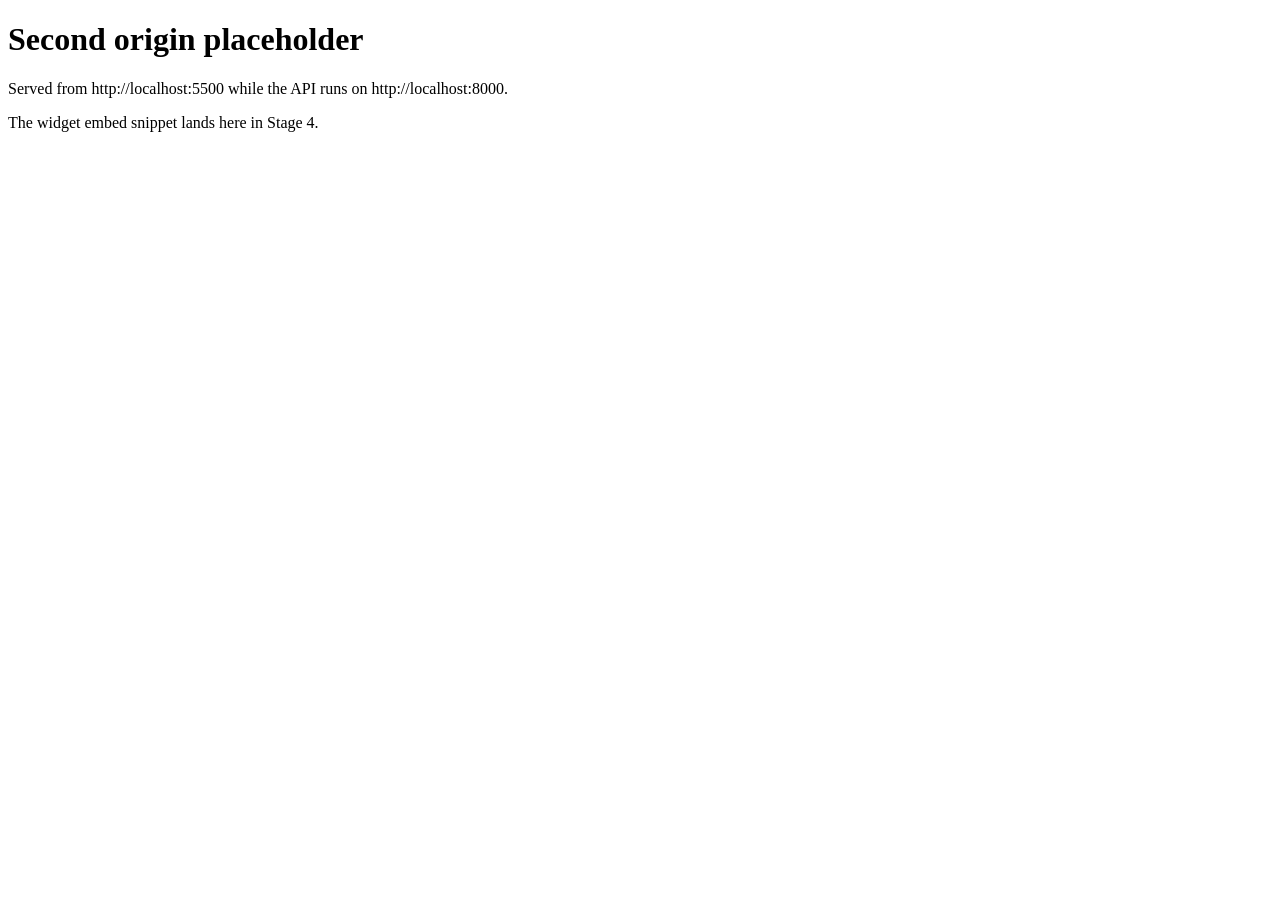
==== testsite/index.html @ 1a6a576c "Stage 2: migrations, repositories and seed" ====
<!doctype html>
<html lang="en">
<head>
  <meta charset="utf-8">
  <meta name="viewport" content="width=device-width, initial-scale=1">
  <title>Customer site (second origin)</title>
</head>
<body>
  <h1>Second origin placeholder</h1>
  <p>Served from http://localhost:5500 while the API runs on http://localhost:8000.</p>
  <p>The widget embed snippet lands here in Stage 4.</p>
</body>
</html>
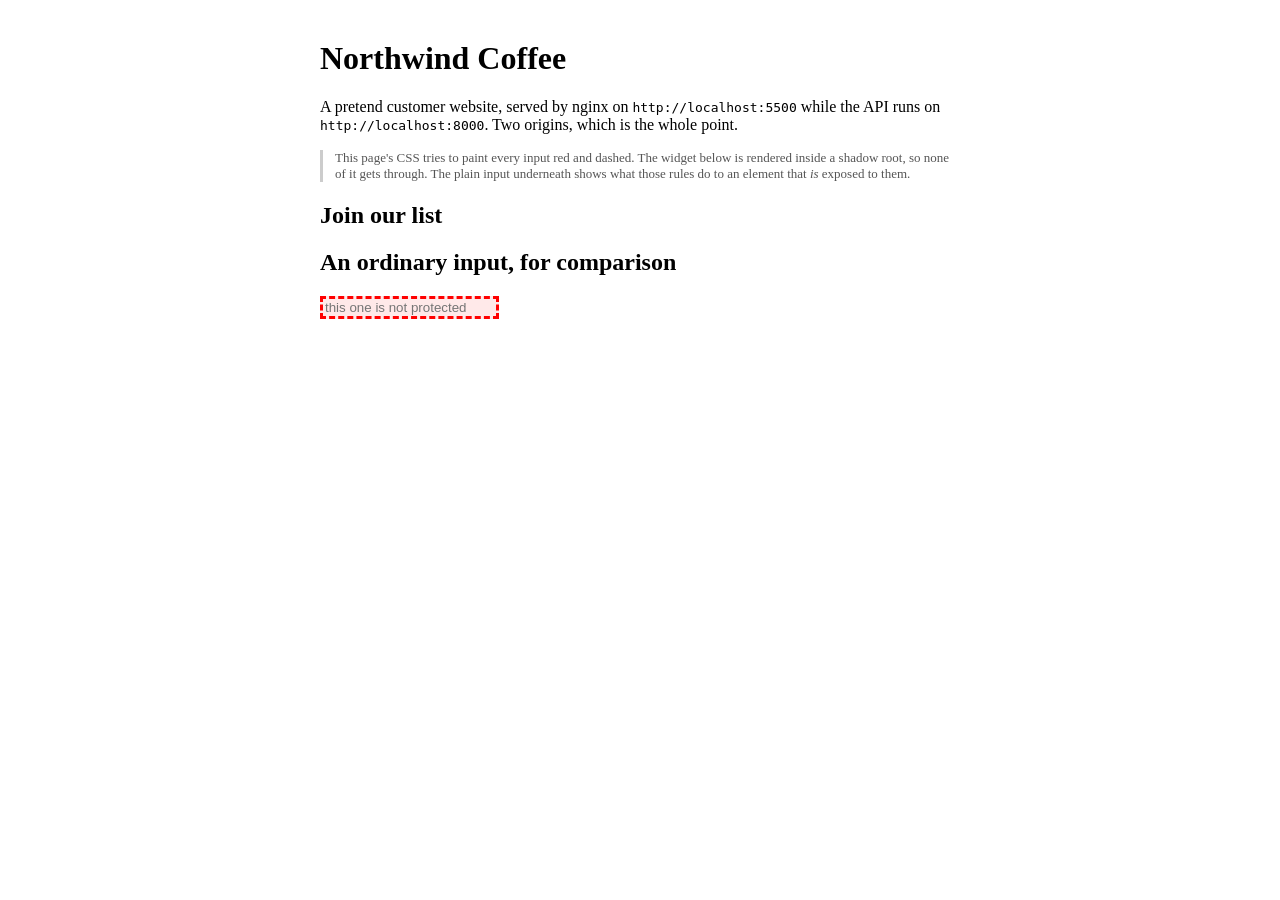
==== commit 48efc0fe: "Stage 4: cached widget delivery on a versioned bundle" ====
--- a/testsite/index.html
+++ b/testsite/index.html
@@ -3,11 +3,31 @@
 <head>
   <meta charset="utf-8">
   <meta name="viewport" content="width=device-width, initial-scale=1">
-  <title>Customer site (second origin)</title>
+  <title>Northwind Coffee — customer site</title>
+  <style>
+    body { font-family: Georgia, serif; margin: 40px auto; max-width: 640px; padding: 0 20px; }
+    .note { font-size: 13px; color: #555; border-left: 3px solid #ccc; padding-left: 12px; }
+
+    /* Deliberately hostile: if the widget were not in a shadow root, these
+       rules would repaint every input and button inside it. */
+    input, textarea, select { background: #ffe9e9 !important; border: 3px dashed red !important; }
+    button { background: red !important; color: yellow !important; text-transform: uppercase !important; }
+  </style>
 </head>
 <body>
-  <h1>Second origin placeholder</h1>
-  <p>Served from http://localhost:5500 while the API runs on http://localhost:8000.</p>
-  <p>The widget embed snippet lands here in Stage 4.</p>
+  <h1>Northwind Coffee</h1>
+  <p>A pretend customer website, served by nginx on <code>http://localhost:5500</code> while the API
+     runs on <code>http://localhost:8000</code>. Two origins, which is the whole point.</p>
+
+  <p class="note">This page's CSS tries to paint every input red and dashed. The widget below is
+     rendered inside a shadow root, so none of it gets through. The plain input underneath shows
+     what those rules do to an element that <em>is</em> exposed to them.</p>
+
+  <h2>Join our list</h2>
+  <!-- The one line a customer pastes. Nothing else on this page knows about the platform. -->
+  <script src="http://localhost:8000/widget.js?id=wgt_demo_signup" async></script>
+
+  <h2>An ordinary input, for comparison</h2>
+  <input type="text" placeholder="this one is not protected">
 </body>
 </html>
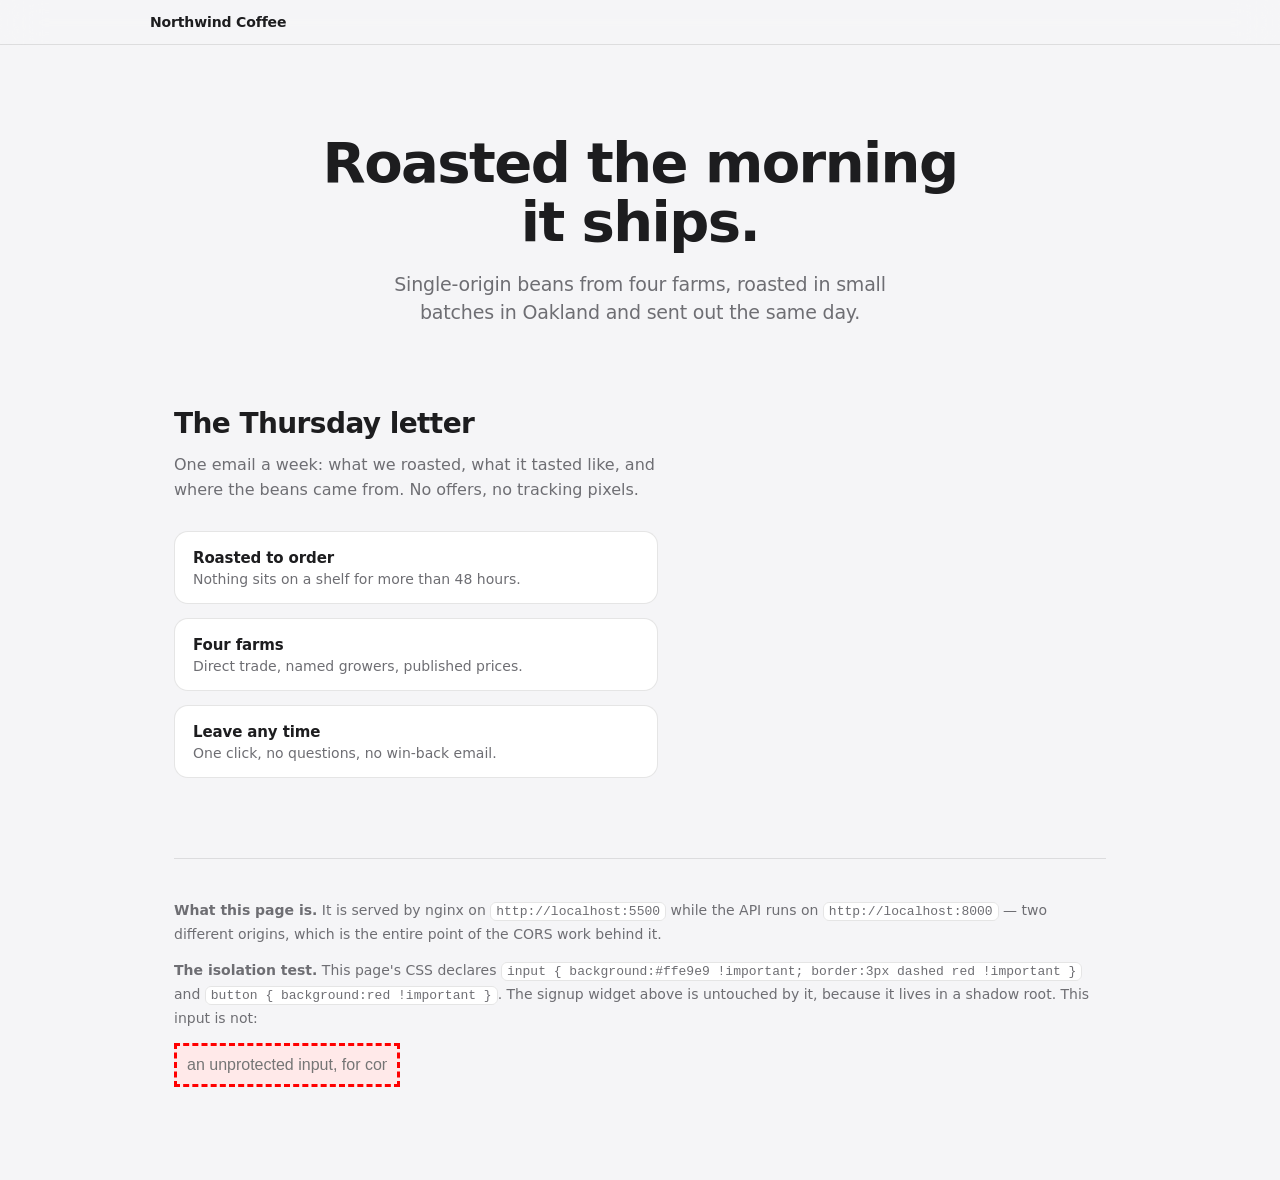
==== commit f4070bca: "Stage 4b: premium widget UI in a shadow root" ====
--- a/testsite/index.html
+++ b/testsite/index.html
@@ -3,31 +3,121 @@
 <head>
   <meta charset="utf-8">
   <meta name="viewport" content="width=device-width, initial-scale=1">
-  <title>Northwind Coffee — customer site</title>
+  <title>Northwind Coffee</title>
   <style>
-    body { font-family: Georgia, serif; margin: 40px auto; max-width: 640px; padding: 0 20px; }
-    .note { font-size: 13px; color: #555; border-left: 3px solid #ccc; padding-left: 12px; }
+    /* This is a pretend customer's website. It has its own look and knows
+       nothing about the platform beyond one <script> tag. */
+    :root {
+      --font: -apple-system, BlinkMacSystemFont, "SF Pro Display", "Segoe UI", Inter, system-ui, sans-serif;
+      --bg: #f5f5f7; --surface: #fff; --text: #1d1d1f; --text-2: #6e6e73;
+      --border: rgba(0,0,0,.10); --accent: #7a4a2b;
+    }
+    @media (prefers-color-scheme: dark) {
+      :root {
+        --bg: #000; --surface: #1c1c1e; --text: #f5f5f7; --text-2: #98989d;
+        --border: rgba(255,255,255,.12); --accent: #d9a37a;
+      }
+    }
 
-    /* Deliberately hostile: if the widget were not in a shadow root, these
-       rules would repaint every input and button inside it. */
-    input, textarea, select { background: #ffe9e9 !important; border: 3px dashed red !important; }
+    * { box-sizing: border-box; margin: 0; }
+    body {
+      font-family: var(--font); background: var(--bg); color: var(--text);
+      -webkit-font-smoothing: antialiased;
+    }
+    .bar {
+      position: sticky; top: 0; z-index: 10;
+      backdrop-filter: saturate(180%) blur(20px);
+      -webkit-backdrop-filter: saturate(180%) blur(20px);
+      background: color-mix(in srgb, var(--bg) 72%, transparent);
+      border-bottom: 1px solid var(--border);
+      padding: 14px 24px; font-size: 14px; font-weight: 600; letter-spacing: -.01em;
+    }
+    .wrap { max-width: 980px; margin: 0 auto; padding: 0 24px; }
+    .hero { padding: 88px 0 56px; text-align: center; }
+    .hero h1 {
+      font-size: 56px; font-weight: 600; line-height: 1.06; letter-spacing: -.028em;
+    }
+    .hero p {
+      margin: 18px auto 0; max-width: 560px;
+      font-size: 19px; line-height: 1.5; letter-spacing: -.01em; color: var(--text-2);
+    }
+    .split {
+      display: grid; grid-template-columns: 1fr 400px; gap: 48px; align-items: start;
+      padding: 24px 0 80px;
+    }
+    @media (max-width: 860px) { .split { grid-template-columns: 1fr; } .hero h1 { font-size: 40px; } }
+    h2 { font-size: 28px; font-weight: 600; letter-spacing: -.021em; }
+    .lede { margin-top: 12px; font-size: 16px; line-height: 1.6; color: var(--text-2); }
+    .facts { margin-top: 28px; display: grid; gap: 14px; }
+    .fact {
+      background: var(--surface); border: 1px solid var(--border); border-radius: 14px;
+      padding: 16px 18px;
+    }
+    .fact b { font-size: 15px; letter-spacing: -.008em; }
+    .fact span { display: block; margin-top: 4px; font-size: 14px; color: var(--text-2); }
+
+    .proof {
+      border-top: 1px solid var(--border); padding: 40px 0 96px;
+      font-size: 14px; line-height: 1.6; color: var(--text-2);
+    }
+    .proof code {
+      font-family: ui-monospace, SFMono-Regular, Menlo, monospace; font-size: 13px;
+      background: var(--surface); border: 1px solid var(--border);
+      border-radius: 6px; padding: 1px 5px;
+    }
+
+    /* Deliberately hostile. If the widget were not inside a shadow root, every
+       one of its inputs and its button would be wearing this. The bare input
+       below is left exposed so you can see the rules really do fire. */
+    input, textarea, select {
+      background: #ffe9e9 !important; border: 3px dashed red !important;
+      padding: 10px !important; border-radius: 0 !important; font-size: 16px;
+    }
     button { background: red !important; color: yellow !important; text-transform: uppercase !important; }
   </style>
 </head>
 <body>
-  <h1>Northwind Coffee</h1>
-  <p>A pretend customer website, served by nginx on <code>http://localhost:5500</code> while the API
-     runs on <code>http://localhost:8000</code>. Two origins, which is the whole point.</p>
+  <div class="bar"><div class="wrap" style="padding:0">Northwind Coffee</div></div>
 
-  <p class="note">This page's CSS tries to paint every input red and dashed. The widget below is
-     rendered inside a shadow root, so none of it gets through. The plain input underneath shows
-     what those rules do to an element that <em>is</em> exposed to them.</p>
+  <div class="wrap">
+    <section class="hero">
+      <h1>Roasted the morning<br>it ships.</h1>
+      <p>Single-origin beans from four farms, roasted in small batches in Oakland
+         and sent out the same day.</p>
+    </section>
 
-  <h2>Join our list</h2>
-  <!-- The one line a customer pastes. Nothing else on this page knows about the platform. -->
-  <script src="http://localhost:8000/widget.js?id=wgt_demo_signup" async></script>
+    <section class="split">
+      <div>
+        <h2>The Thursday letter</h2>
+        <p class="lede">One email a week: what we roasted, what it tasted like, and
+           where the beans came from. No offers, no tracking pixels.</p>
+        <div class="facts">
+          <div class="fact"><b>Roasted to order</b><span>Nothing sits on a shelf for more than 48 hours.</span></div>
+          <div class="fact"><b>Four farms</b><span>Direct trade, named growers, published prices.</span></div>
+          <div class="fact"><b>Leave any time</b><span>One click, no questions, no win-back email.</span></div>
+        </div>
+      </div>
 
-  <h2>An ordinary input, for comparison</h2>
-  <input type="text" placeholder="this one is not protected">
+      <div>
+        <!-- The one line a customer pastes. Everything else flows from it. -->
+        <script src="http://localhost:8000/widget.js?id=wgt_demo_signup" async></script>
+      </div>
+    </section>
+
+    <section class="proof">
+      <p><strong>What this page is.</strong> It is served by nginx on
+         <code>http://localhost:5500</code> while the API runs on
+         <code>http://localhost:8000</code> — two different origins, which is the
+         entire point of the CORS work behind it.</p>
+      <p style="margin-top:14px"><strong>The isolation test.</strong> This page's CSS
+         declares <code>input { background:#ffe9e9 !important; border:3px dashed red !important }</code>
+         and <code>button { background:red !important }</code>. The signup widget above
+         is untouched by it, because it lives in a shadow root. This input is not:</p>
+      <p style="margin-top:14px"><input type="text" placeholder="an unprotected input, for comparison"></p>
+    </section>
+  </div>
+
+  <!-- A second widget, popover layout, to show one bundle serving two mounts. -->
+  <script src="http://localhost:8000/widget.js?id=wgt_demo_contact" async></script>
 </body>
 </html>
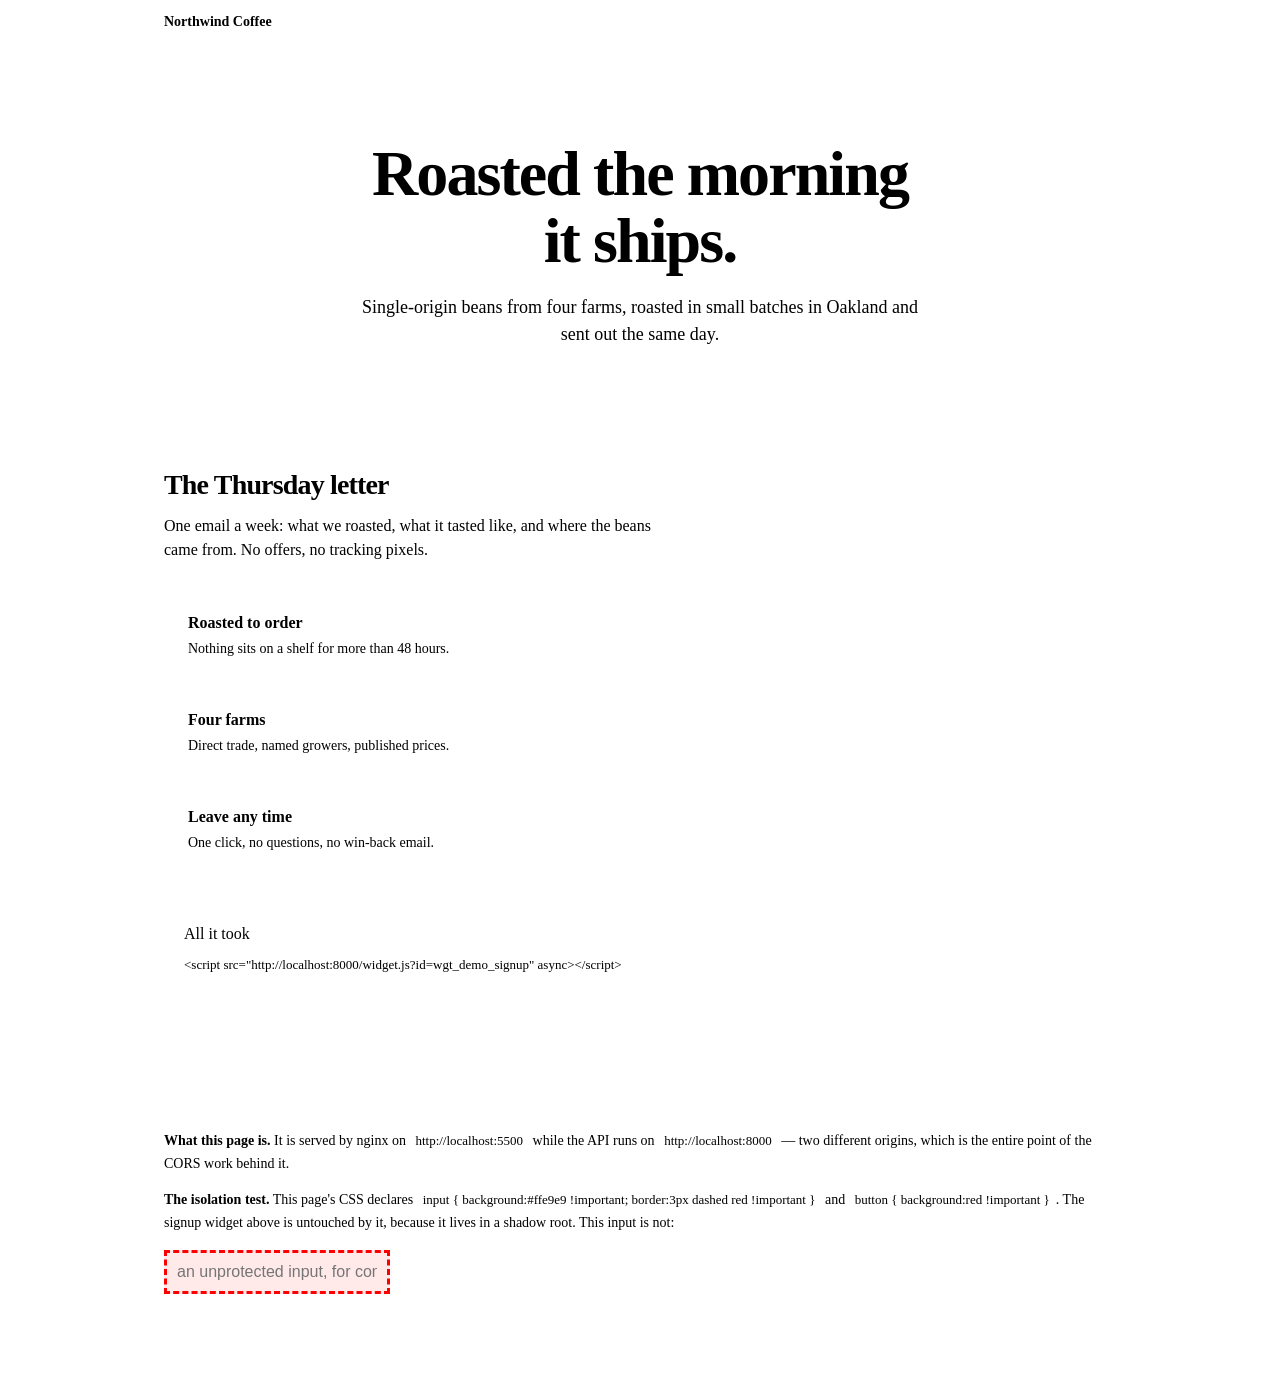
==== commit b643a989: "Stage 12: repaint the interface layer in Expo's visual identity" ====
--- a/testsite/index.html
+++ b/testsite/index.html
@@ -4,71 +4,76 @@
   <meta charset="utf-8">
   <meta name="viewport" content="width=device-width, initial-scale=1">
   <title>Northwind Coffee</title>
+  <link rel="stylesheet" href="http://localhost:8000/static/design-tokens.css">
   <style>
-    /* This is a pretend customer's website. It has its own look and knows
-       nothing about the platform beyond one <script> tag. */
-    :root {
-      --font: -apple-system, BlinkMacSystemFont, "SF Pro Display", "Segoe UI", Inter, system-ui, sans-serif;
-      --bg: #f5f5f7; --surface: #fff; --text: #1d1d1f; --text-2: #6e6e73;
-      --border: rgba(0,0,0,.10); --accent: #7a4a2b;
-    }
-    @media (prefers-color-scheme: dark) {
-      :root {
-        --bg: #000; --surface: #1c1c1e; --text: #f5f5f7; --text-2: #98989d;
-        --border: rgba(255,255,255,.12); --accent: #d9a37a;
-      }
-    }
-
+    /* A pretend customer's website. It knows nothing about the platform beyond
+       one <script> tag — and it happens to be built on the same design tokens,
+       which is how a page this clean can still fail to touch the widget. */
     * { box-sizing: border-box; margin: 0; }
     body {
-      font-family: var(--font); background: var(--bg); color: var(--text);
+      font-family: var(--font); background: var(--canvas); color: var(--ink);
       -webkit-font-smoothing: antialiased;
     }
     .bar {
       position: sticky; top: 0; z-index: 10;
-      backdrop-filter: saturate(180%) blur(20px);
-      -webkit-backdrop-filter: saturate(180%) blur(20px);
-      background: color-mix(in srgb, var(--bg) 72%, transparent);
-      border-bottom: 1px solid var(--border);
-      padding: 14px 24px; font-size: 14px; font-weight: 600; letter-spacing: -.01em;
+      background: var(--canvas); border-bottom: 1px solid var(--hairline-strong);
+      padding: 14px 0; font-size: 14px; font-weight: 600;
     }
-    .wrap { max-width: 980px; margin: 0 auto; padding: 0 24px; }
-    .hero { padding: 88px 0 56px; text-align: center; }
+    .wrap { max-width: 1000px; margin: 0 auto; padding: 0 24px; }
+
+    /* Expo's hero signature: a sky wash behind a very large, very tight line. */
+    .hero {
+      background: linear-gradient(180deg, var(--sky-light) 0%, var(--sky-mid) 42%, var(--canvas) 100%);
+      padding: 96px 0 72px; text-align: center;
+    }
     .hero h1 {
-      font-size: 56px; font-weight: 600; line-height: 1.06; letter-spacing: -.028em;
+      font-size: 64px; font-weight: 600; line-height: 1.05; letter-spacing: -1.92px;
     }
     .hero p {
-      margin: 18px auto 0; max-width: 560px;
-      font-size: 19px; line-height: 1.5; letter-spacing: -.01em; color: var(--text-2);
+      margin: 20px auto 0; max-width: 560px;
+      font-size: 18px; line-height: 1.5; color: var(--body);
     }
+    @media (max-width: 760px) { .hero h1 { font-size: 40px; letter-spacing: -1.2px; } }
+
     .split {
       display: grid; grid-template-columns: 1fr 400px; gap: 48px; align-items: start;
-      padding: 24px 0 80px;
+      padding: 48px 0 96px;
     }
-    @media (max-width: 860px) { .split { grid-template-columns: 1fr; } .hero h1 { font-size: 40px; } }
-    h2 { font-size: 28px; font-weight: 600; letter-spacing: -.021em; }
-    .lede { margin-top: 12px; font-size: 16px; line-height: 1.6; color: var(--text-2); }
-    .facts { margin-top: 28px; display: grid; gap: 14px; }
+    @media (max-width: 860px) { .split { grid-template-columns: 1fr; } }
+
+    h2 { font-size: 28px; font-weight: 600; line-height: 1.2; letter-spacing: -0.84px; }
+    .lede { margin-top: 12px; font-size: 16px; line-height: 1.5; color: var(--body); }
+
+    .facts { margin-top: 32px; display: grid; gap: 12px; }
     .fact {
-      background: var(--surface); border: 1px solid var(--border); border-radius: 14px;
-      padding: 16px 18px;
+      background: var(--canvas); border: 1px solid var(--hairline-strong);
+      border-radius: var(--r-lg); padding: 20px 24px;
     }
-    .fact b { font-size: 15px; letter-spacing: -.008em; }
-    .fact span { display: block; margin-top: 4px; font-size: 14px; color: var(--text-2); }
+    .fact b { font-size: 16px; font-weight: 600; }
+    .fact span { display: block; margin-top: 6px; font-size: 14px; line-height: 1.5; color: var(--body); }
+
+    /* A near-black code block is the other half of the Expo texture. */
+    .snippet {
+      margin-top: 32px; background: var(--surface-dark); color: var(--on-dark);
+      border-radius: var(--r-lg); padding: 20px; overflow-x: auto;
+    }
+    .snippet .caption-up { color: var(--on-dark-soft); display: block; margin-bottom: 12px; }
+    .snippet code { font-family: var(--mono); font-size: 13px; line-height: 1.5; white-space: pre; }
 
     .proof {
-      border-top: 1px solid var(--border); padding: 40px 0 96px;
-      font-size: 14px; line-height: 1.6; color: var(--text-2);
+      border-top: 1px solid var(--hairline-strong); padding: 40px 0 96px;
+      font-size: 14px; line-height: 1.6; color: var(--body);
     }
+    .proof strong { color: var(--ink); }
     .proof code {
-      font-family: ui-monospace, SFMono-Regular, Menlo, monospace; font-size: 13px;
-      background: var(--surface); border: 1px solid var(--border);
-      border-radius: 6px; padding: 1px 5px;
+      font-family: var(--mono); font-size: 13px;
+      background: var(--surface-strong); color: var(--ink);
+      border-radius: var(--r-xs); padding: 2px 6px;
     }
 
     /* Deliberately hostile. If the widget were not inside a shadow root, every
        one of its inputs and its button would be wearing this. The bare input
-       below is left exposed so you can see the rules really do fire. */
+       further down is left exposed so you can see the rules really do fire. */
     input, textarea, select {
       background: #ffe9e9 !important; border: 3px dashed red !important;
       padding: 10px !important; border-radius: 0 !important; font-size: 16px;
@@ -77,24 +82,32 @@
   </style>
 </head>
 <body>
-  <div class="bar"><div class="wrap" style="padding:0">Northwind Coffee</div></div>
+  <div class="bar"><div class="wrap">Northwind Coffee</div></div>
 
-  <div class="wrap">
-    <section class="hero">
+  <section class="hero">
+    <div class="wrap">
       <h1>Roasted the morning<br>it ships.</h1>
       <p>Single-origin beans from four farms, roasted in small batches in Oakland
          and sent out the same day.</p>
-    </section>
+    </div>
+  </section>
 
+  <div class="wrap">
     <section class="split">
       <div>
         <h2>The Thursday letter</h2>
         <p class="lede">One email a week: what we roasted, what it tasted like, and
            where the beans came from. No offers, no tracking pixels.</p>
+
         <div class="facts">
           <div class="fact"><b>Roasted to order</b><span>Nothing sits on a shelf for more than 48 hours.</span></div>
           <div class="fact"><b>Four farms</b><span>Direct trade, named growers, published prices.</span></div>
           <div class="fact"><b>Leave any time</b><span>One click, no questions, no win-back email.</span></div>
+        </div>
+
+        <div class="snippet">
+          <span class="caption-up">All it took</span>
+          <code>&lt;script src="http://localhost:8000/widget.js?id=wgt_demo_signup" async&gt;&lt;/script&gt;</code>
         </div>
       </div>
 
@@ -113,7 +126,7 @@
          declares <code>input { background:#ffe9e9 !important; border:3px dashed red !important }</code>
          and <code>button { background:red !important }</code>. The signup widget above
          is untouched by it, because it lives in a shadow root. This input is not:</p>
-      <p style="margin-top:14px"><input type="text" placeholder="an unprotected input, for comparison"></p>
+      <p style="margin-top:16px"><input type="text" placeholder="an unprotected input, for comparison"></p>
     </section>
   </div>
 
